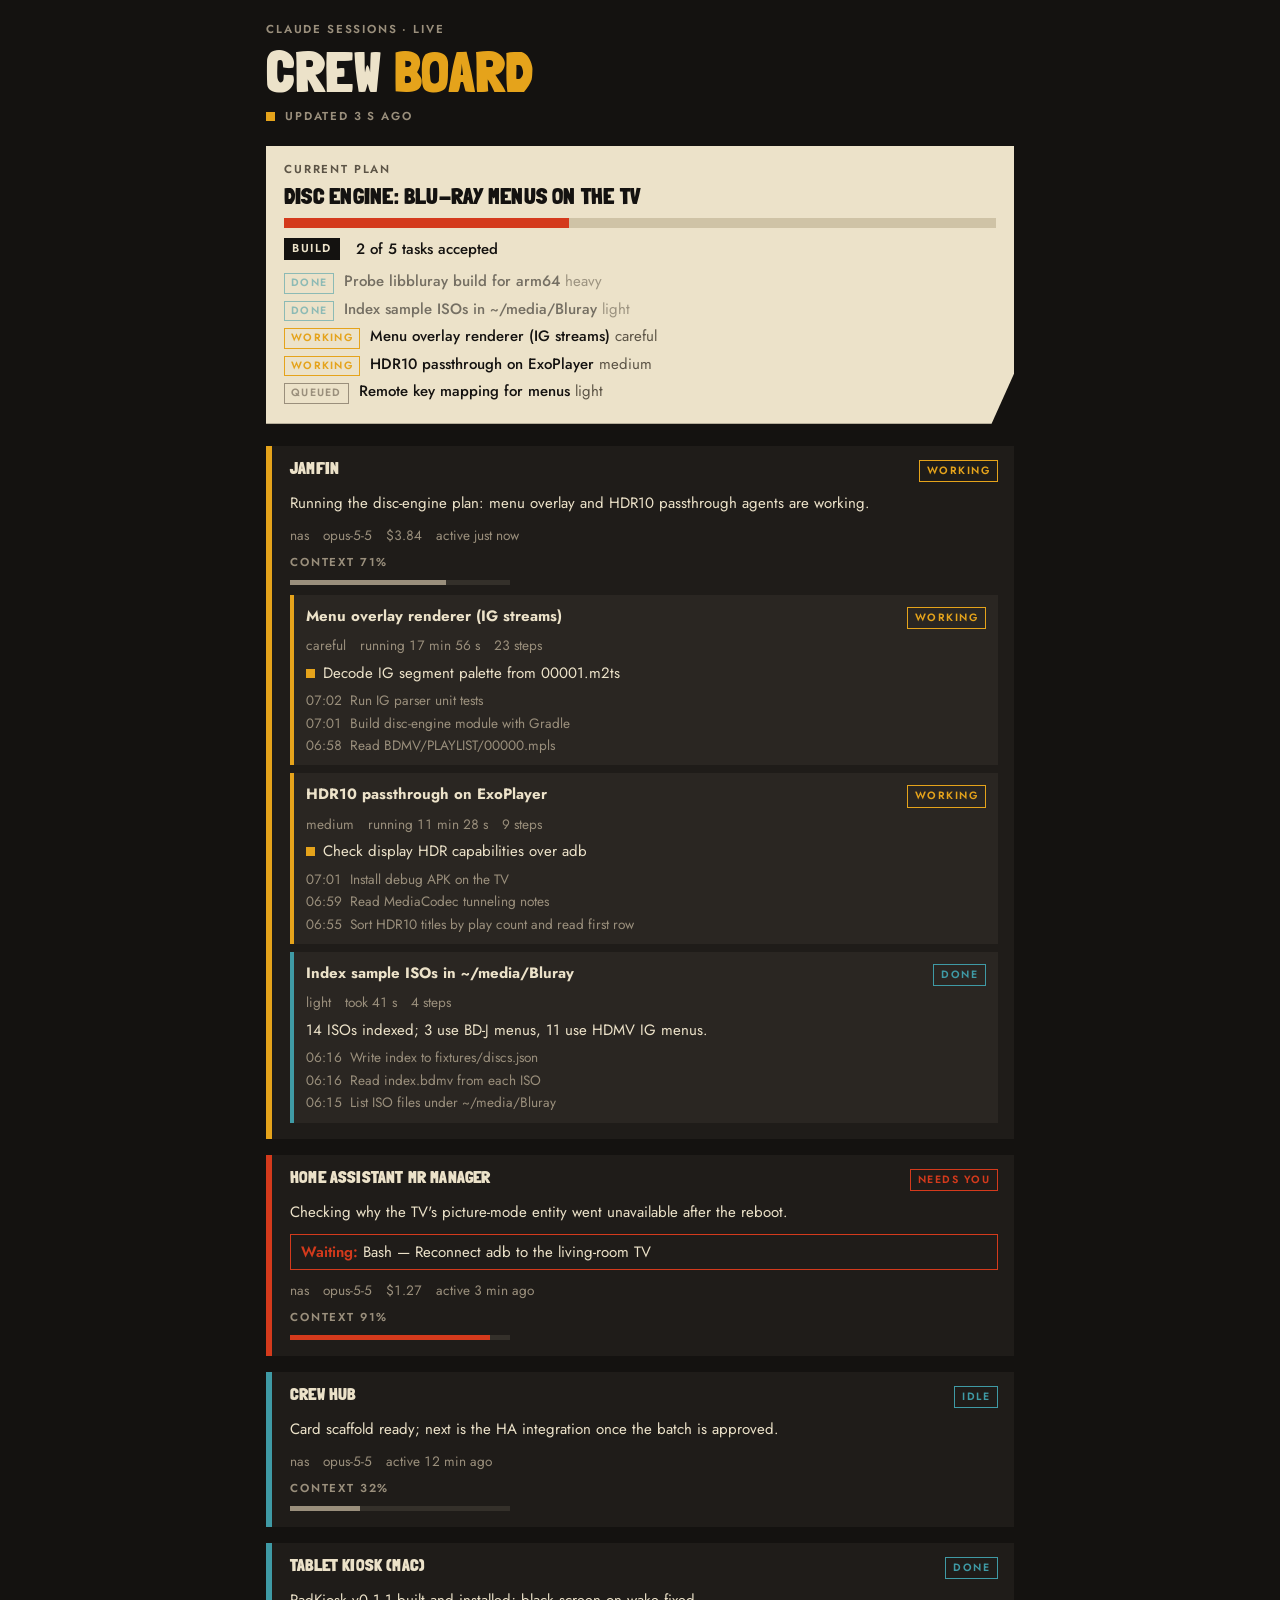
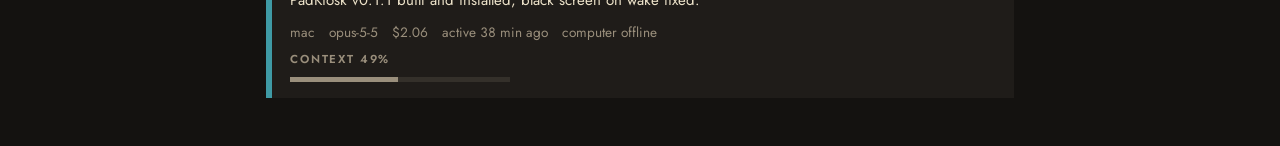
==== card/preview.html @ ffb12737 "Reporter (hooks, spool, crew-hubd with built-in MQTT client), card preview, plugin marketplace - plu" ====
<!doctype html>
<html lang="en">
<head>
<meta charset="utf-8">
<meta name="viewport" content="width=device-width,initial-scale=1">
<title>Crew Hub card preview</title>
<style>html,body{margin:0;background:#141210}</style>
<script src="crew-hub-card.js"></script>
</head>
<body>
<crew-hub-card id="card"></crew-hub-card>
<script>
// Preview harness: loads the fixture, shifts its timestamps so the fixture's fixed "now" becomes the real now,
// then advances a running agent's step every 3 s to show live updates.
const FIXTURE_NOW = Date.parse("2026-10-26T14:30:00Z");
const ISO = /^\d{4}-\d{2}-\d{2}T\d{2}:\d{2}:\d{2}(\.\d+)?Z$/;
function shift(v, delta) {
  if (typeof v === "string" && ISO.test(v)) return new Date(Date.parse(v) + delta).toISOString();
  if (Array.isArray(v)) return v.map(x => shift(x, delta));
  if (v && typeof v === "object") { const o = {}; for (const k in v) o[k] = shift(v[k], delta); return o; }
  return v;
}
const NEXT = ["Map remote keys to IG button navigation", "Render button overlay at 1920x1080", "Run instrumented test on the TV",
  "Compare overlay against reference frame", "Read HDMV navigation commands", "Commit menu renderer patch"];
(async () => {
  const card = document.getElementById("card");
  card.setConfig({type: "custom:crew-hub-card"});
  const raw = await (await fetch("fixtures/snapshot-sample.json")).json();
  let data = shift(raw, Date.now() - FIXTURE_NOW);
  card.setSnapshots(data);
  let n = 0;
  setInterval(() => {
    const now = new Date().toISOString();
    const sess = data.nas.sessions[0];
    const ag = sess.agents[n % 2];
    if (ag.current) ag.trail = [...ag.trail, ag.current].slice(-3);
    ag.current = {text: NEXT[n % NEXT.length], at: now};
    ag.steps += 1;
    sess.updatedAt = now; data.nas.machine.updatedAt = now;
    n++;
    data = structuredClone(data);
    card.setSnapshots(data);
  }, 3000);
})();
</script>
</body>
</html>
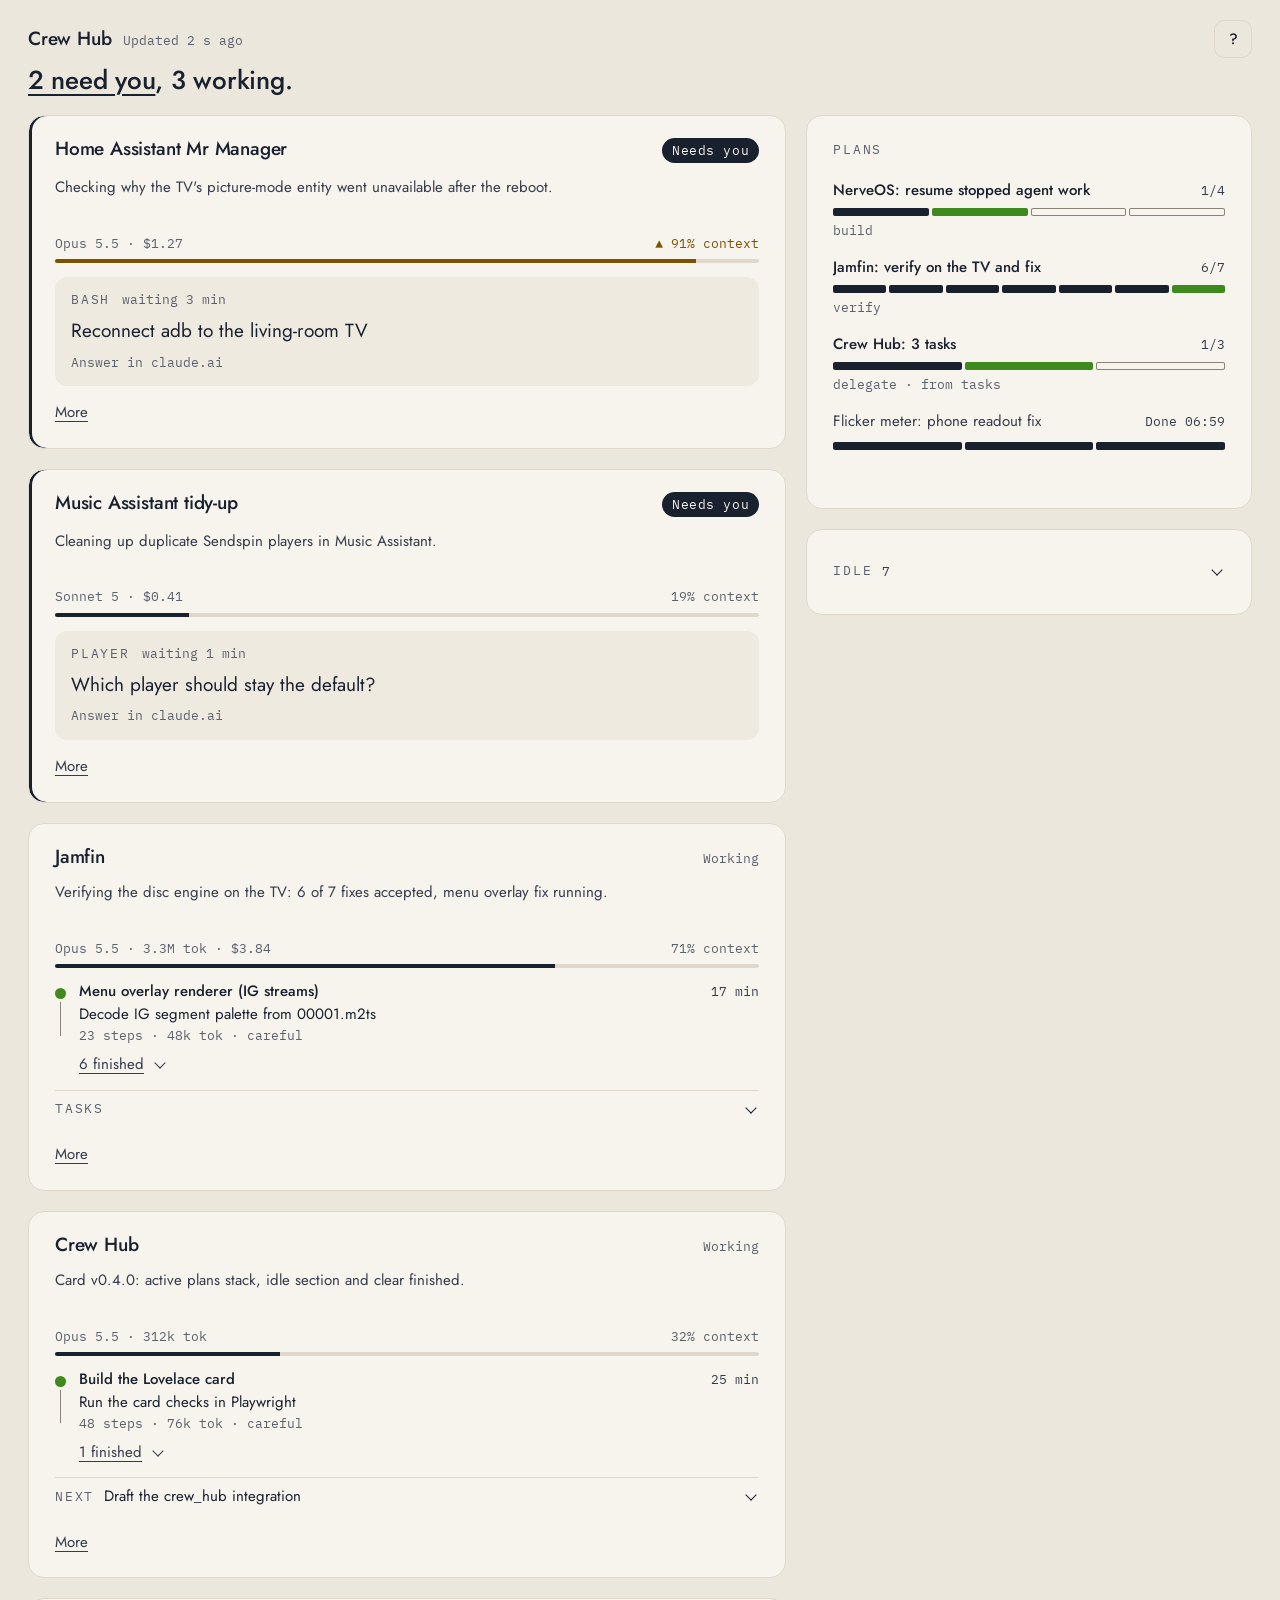
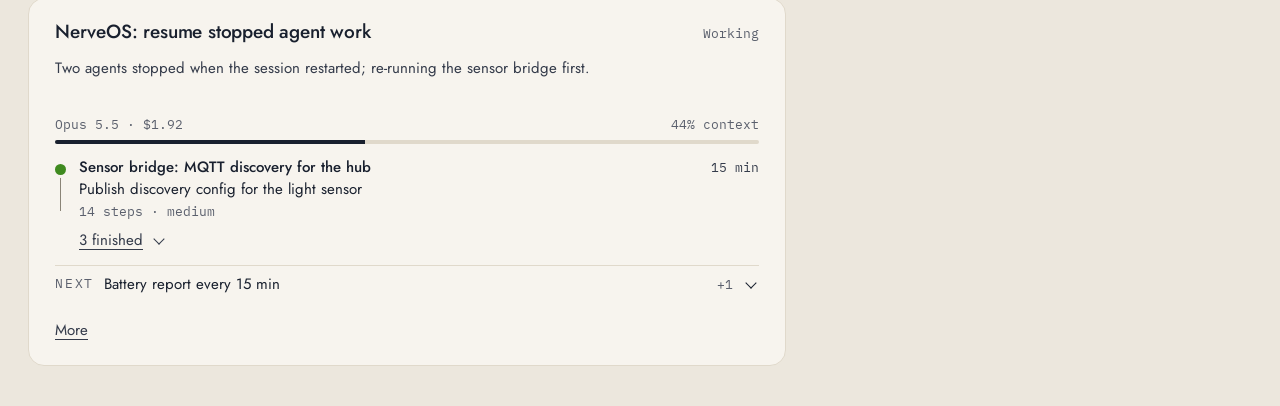
==== commit 12b1849b: "crew_hub 0.6.0: card redesigned in Callsheet's Jam look (Jam Design handoff) - calm panels, Callshee" ====
--- a/card/preview.html
+++ b/card/preview.html
@@ -4,7 +4,7 @@
 <meta charset="utf-8">
 <meta name="viewport" content="width=device-width,initial-scale=1">
 <title>Crew Hub card preview</title>
-<style>html,body{margin:0;background:#141210}</style>
+<style>html,body{margin:0}</style>
 <script src="crew-hub-card.js"></script>
 </head>
 <body>
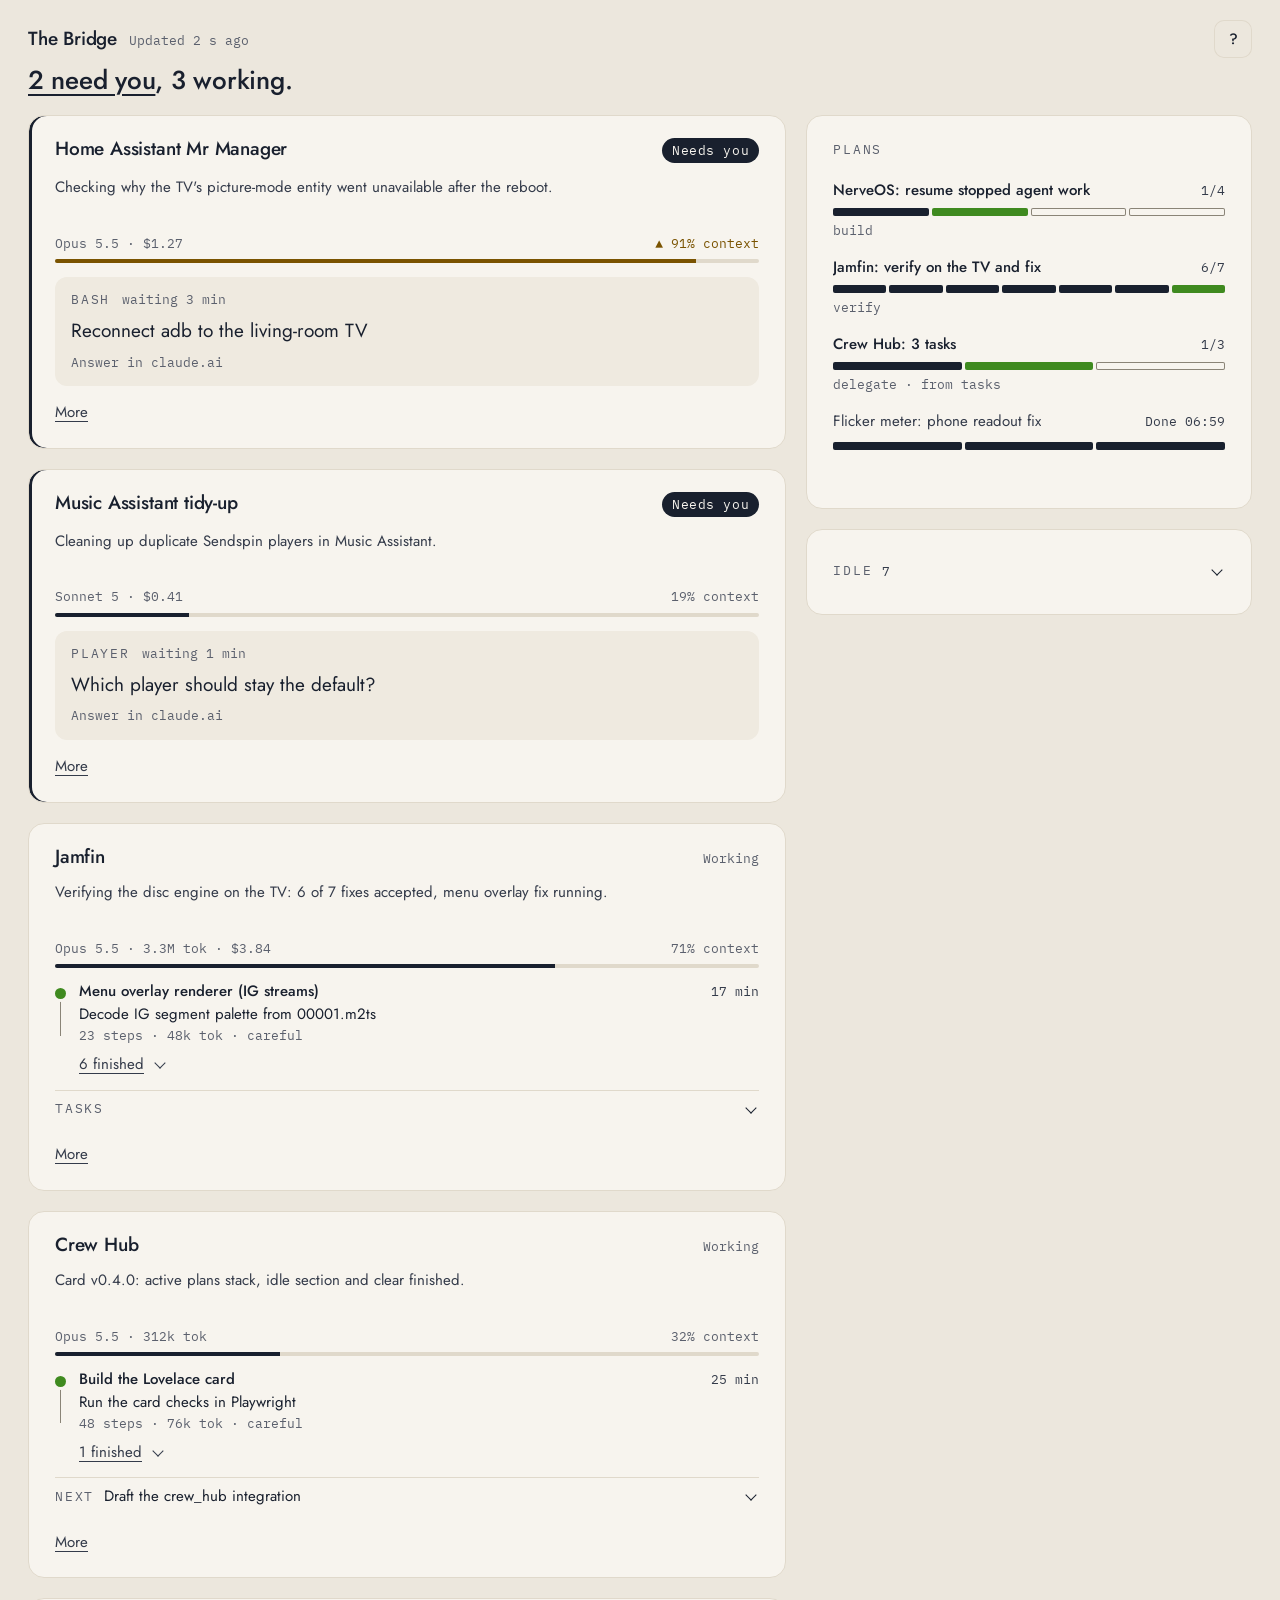
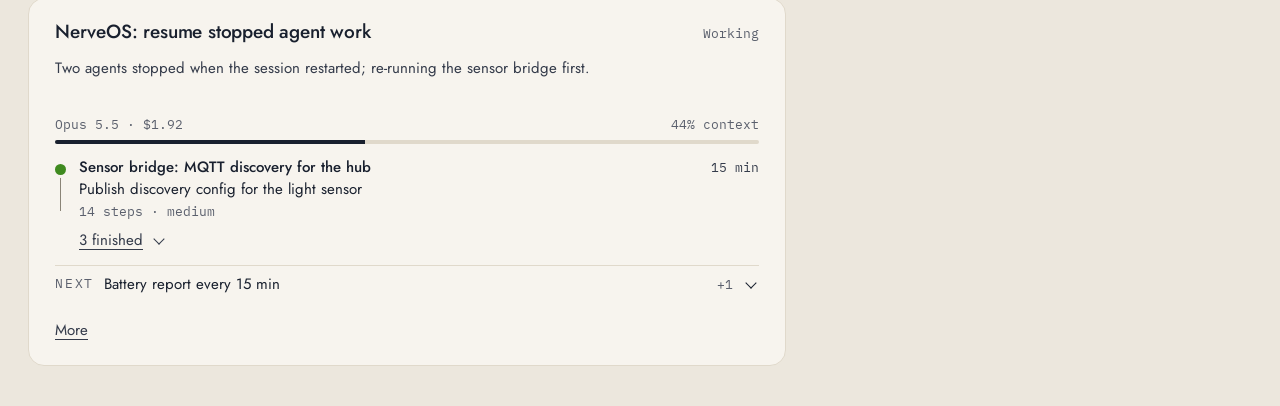
==== commit a16b2da6: "Rename display name Crew Hub -> The Bridge (crew_hub 0.7.0, plugin 0.7.0) Per docs/BRIDGE.md §10: ma" ====
--- a/card/preview.html
+++ b/card/preview.html
@@ -3,7 +3,7 @@
 <head>
 <meta charset="utf-8">
 <meta name="viewport" content="width=device-width,initial-scale=1">
-<title>Crew Hub card preview</title>
+<title>The Bridge card preview</title>
 <style>html,body{margin:0}</style>
 <script src="crew-hub-card.js"></script>
 </head>
